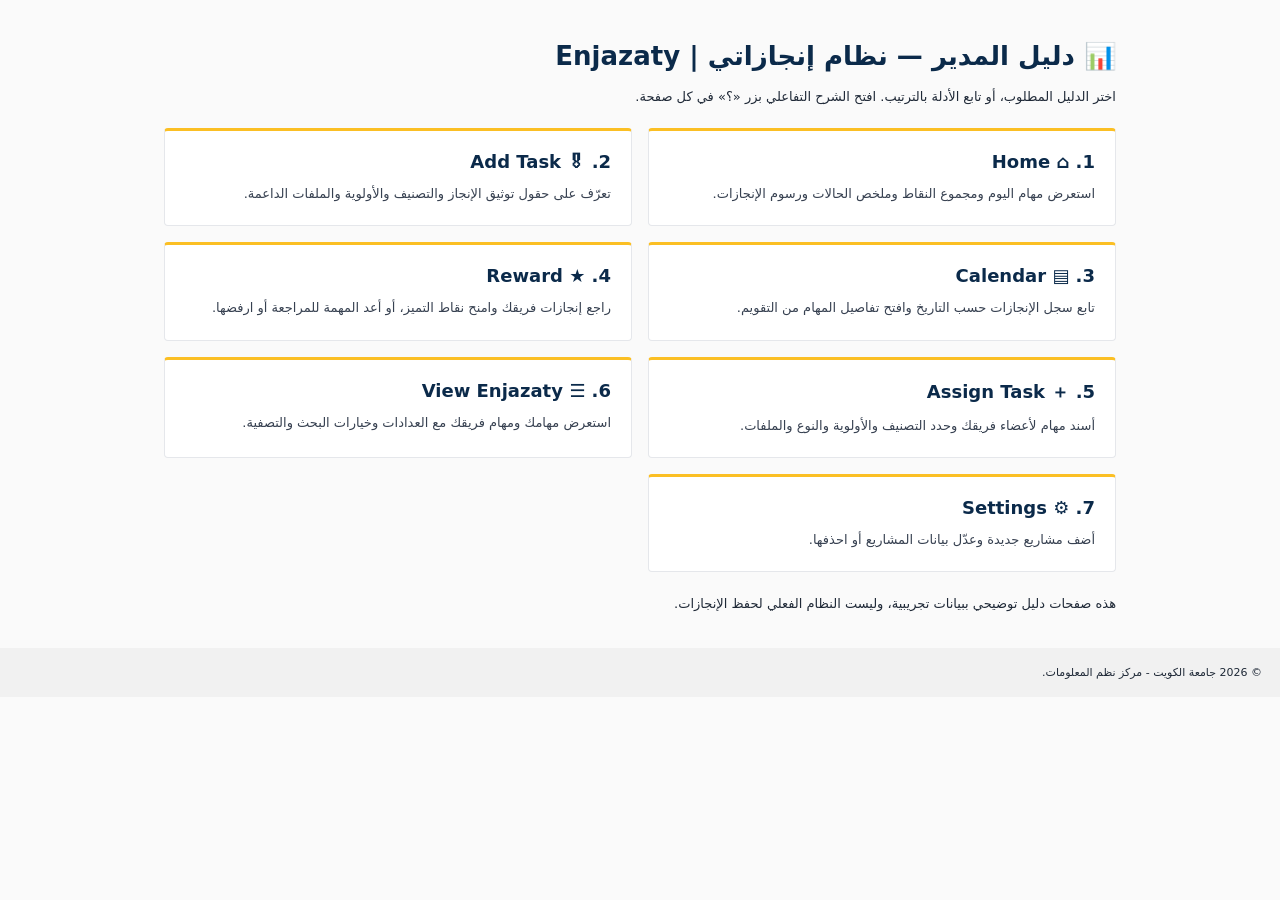
==== index.html @ bd145eb1 "Build seven-page Enjazaty manager manual Co-authored-by: q8k1 <81775552+q8k1@users.noreply.github.co" ====
<!DOCTYPE html>
<html lang="ar" dir="rtl">
<head>
<meta charset="UTF-8">
<meta name="viewport" content="width=device-width, initial-scale=1">
<meta http-equiv="refresh" content="0; url=multipage/index.html">
<title>دليل المدير — نظام إنجازاتي</title>
</head>
<body><a href="multipage/index.html">فتح دليل المدير — نظام إنجازاتي</a></body>
</html>
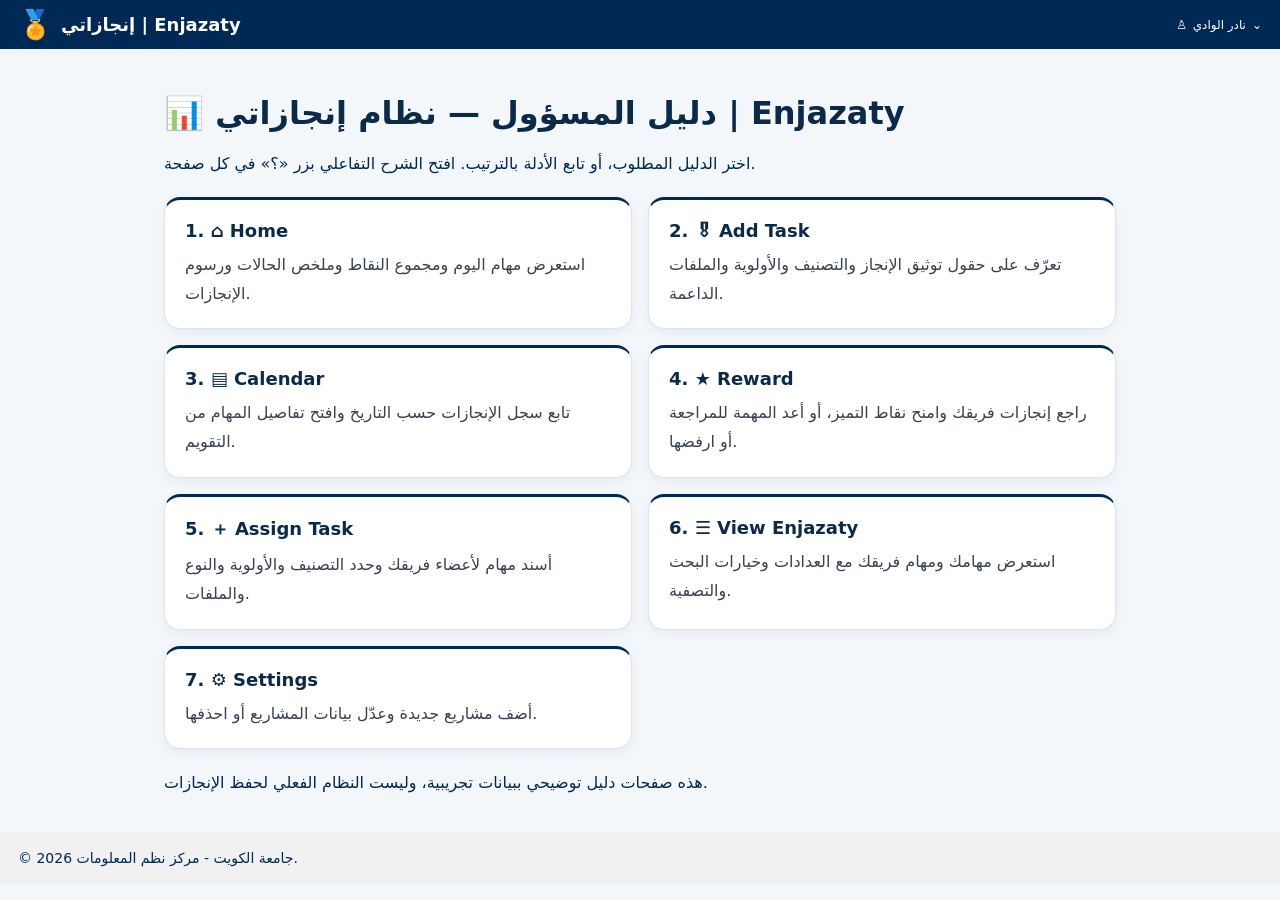
==== commit bb1bbdb9: "Use supervisor terminology and simplify reward tip Co-authored-by: q8k1 <81775552+q8k1@users.noreply" ====
--- a/index.html
+++ b/index.html
@@ -4,7 +4,7 @@
 <meta charset="UTF-8">
 <meta name="viewport" content="width=device-width, initial-scale=1">
 <meta http-equiv="refresh" content="0; url=multipage/index.html">
-<title>دليل المدير — نظام إنجازاتي</title>
+<title>دليل المسؤول — نظام إنجازاتي</title>
 </head>
-<body><a href="multipage/index.html">فتح دليل المدير — نظام إنجازاتي</a></body>
+<body><a href="multipage/index.html">فتح دليل المسؤول — نظام إنجازاتي</a></body>
 </html>
